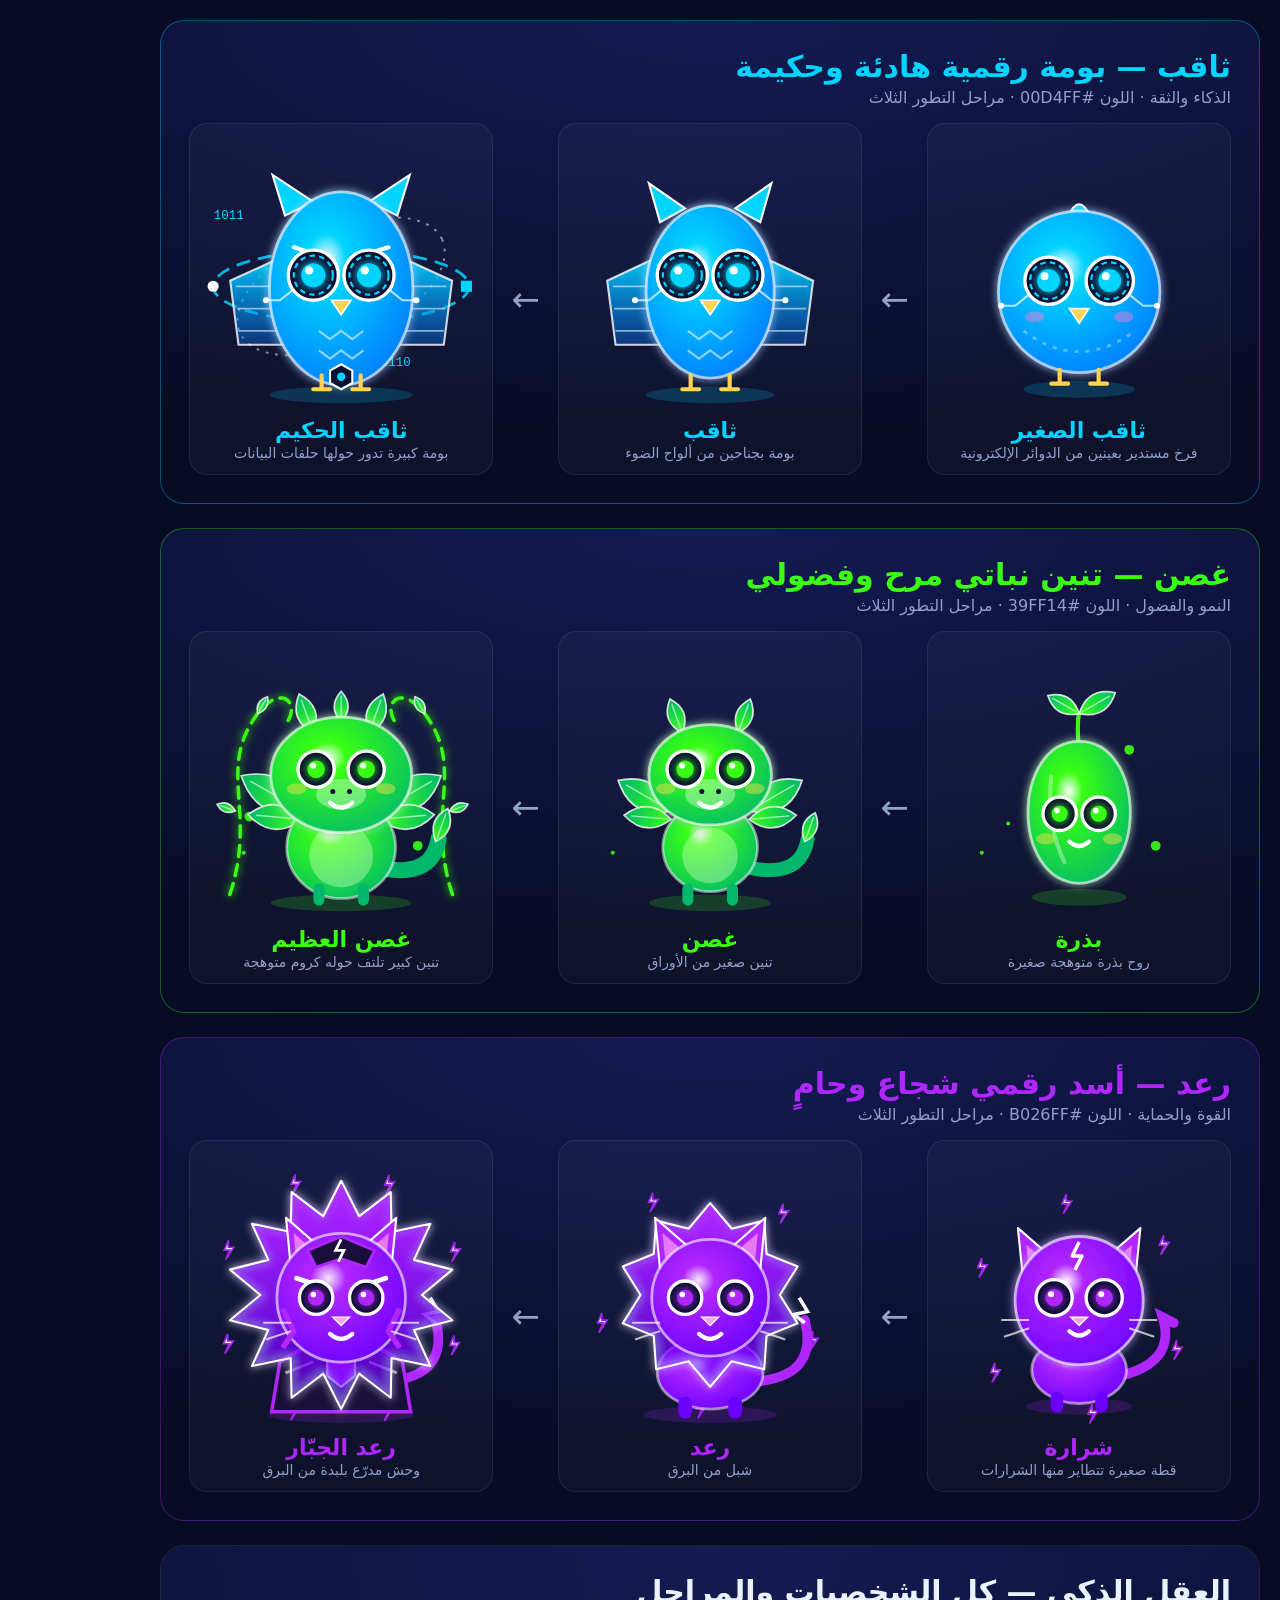
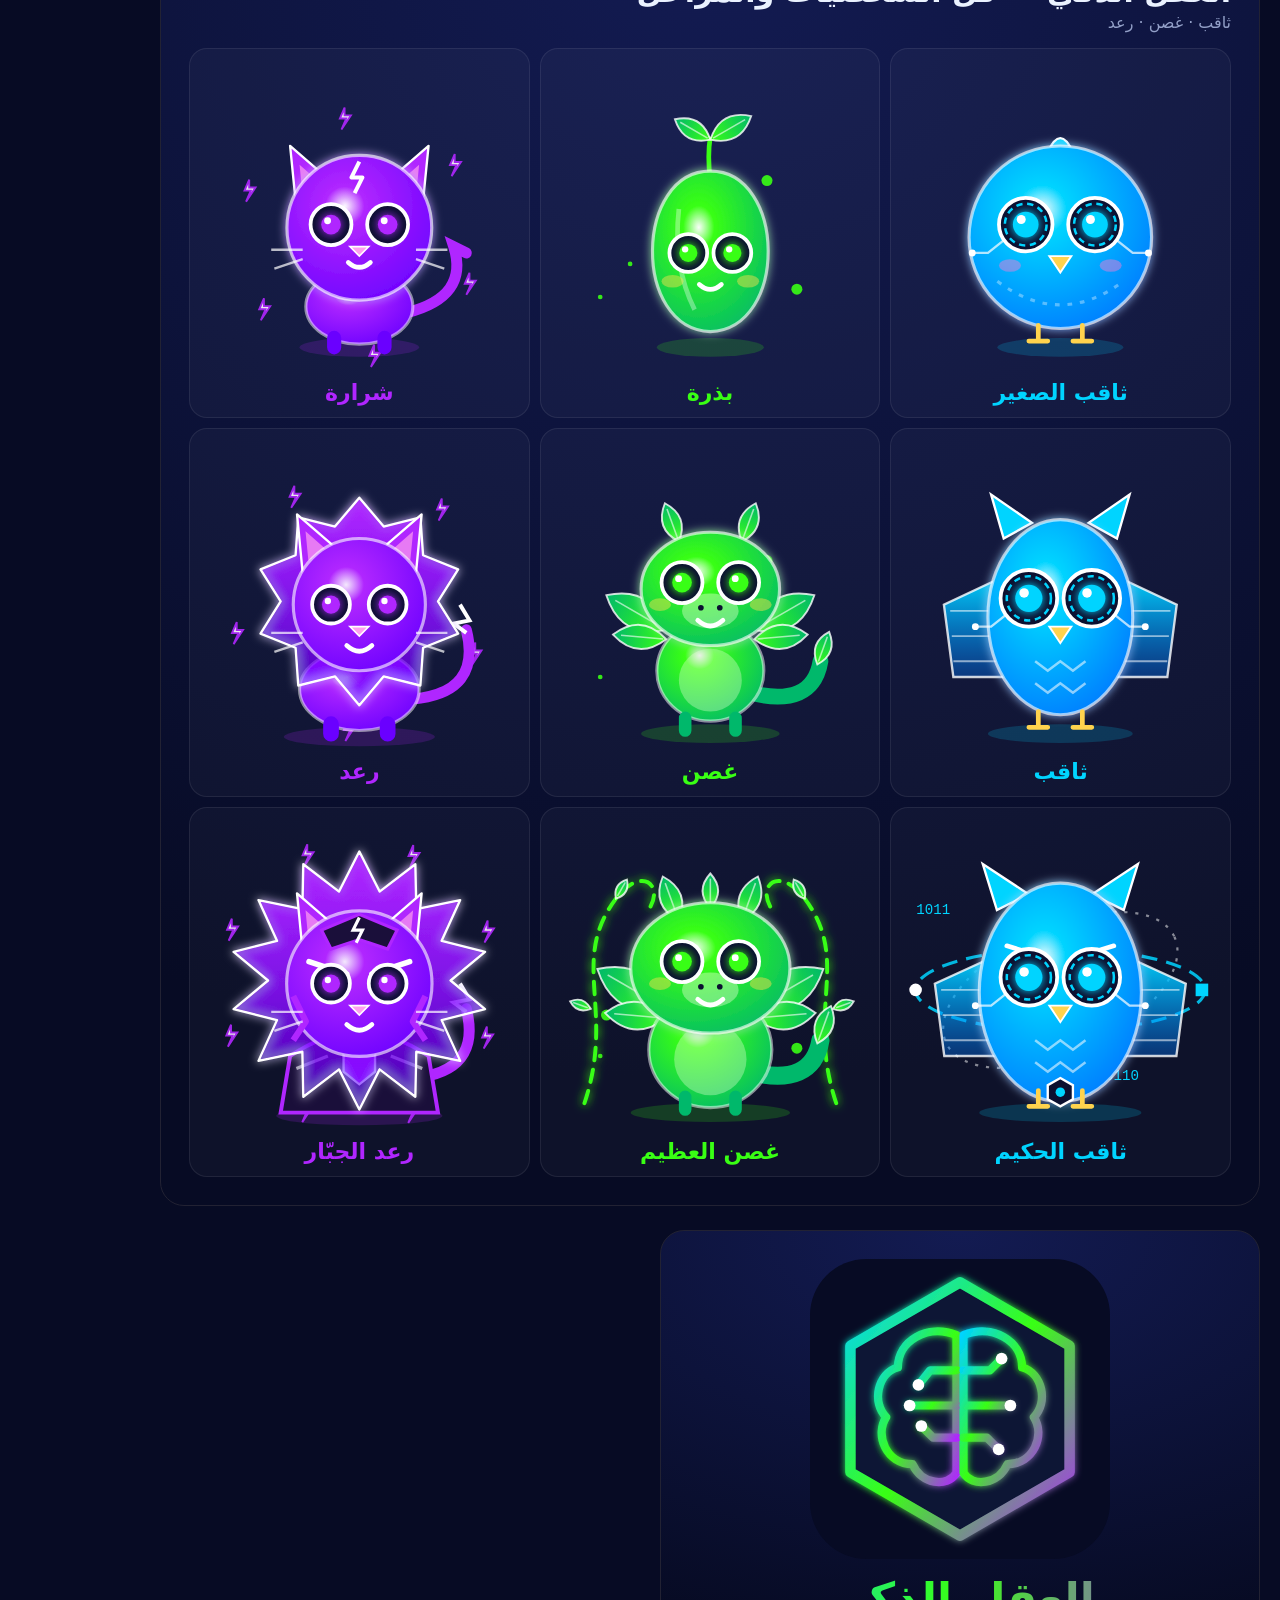
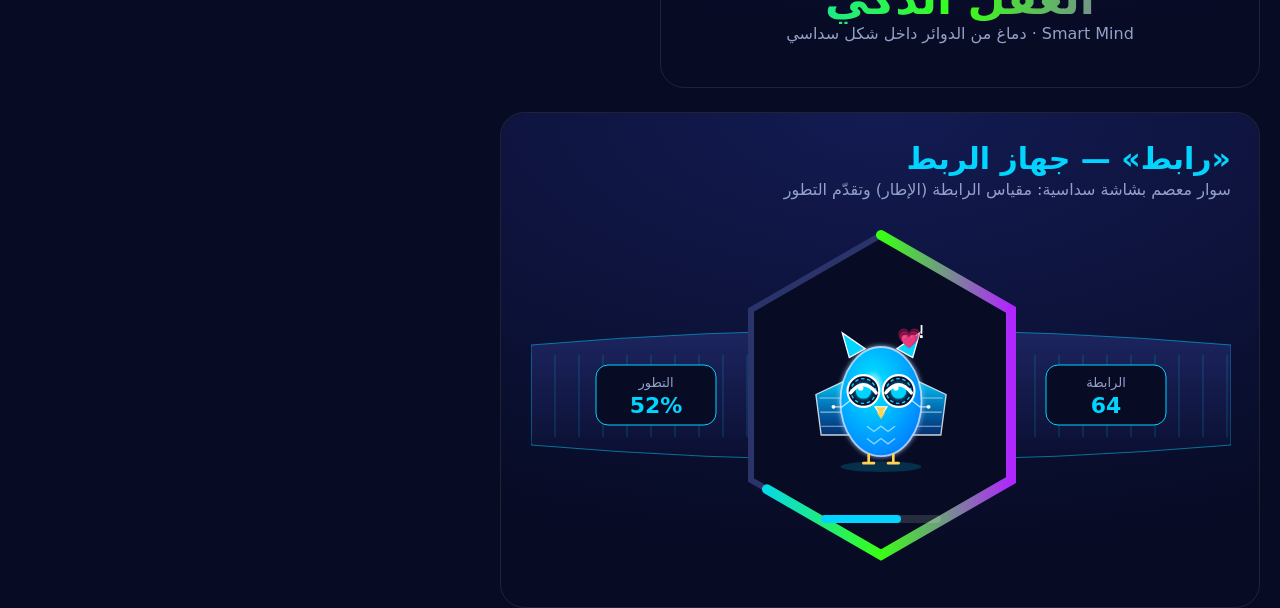
==== tools/sheet.html @ 0266a29c "MVP: العقل الذكي — core app, characters, avatars, AI, voice, evolution" ====
<!doctype html><html lang="ar" dir="rtl"><head><meta charset="utf-8"><link rel="stylesheet" href="../css/style.css">
<style>body{overflow:auto;padding:20px;background:#070B24}.sheet2{width:1100px;padding:28px;border-radius:24px;background:radial-gradient(120% 90% at 50% 0%,#131b52,#070B24);border:1px solid #223;margin-bottom:24px}
.sheet2 h2{margin:0 0 4px;font-size:30px}.sheet2 p{margin:0 0 16px;color:#93A0C8}.row{display:flex;gap:18px;align-items:flex-end}.st{flex:1;text-align:center;background:rgba(255,255,255,.03);border:1px solid rgba(255,255,255,.08);border-radius:18px;padding:12px}
.st svg{width:100%;height:auto}.st b{font-size:22px;display:block}.st small{color:#93A0C8;font-size:14px}.arrow{font-size:34px;color:#93A0C8;align-self:center}
.all{display:grid;grid-template-columns:repeat(3,1fr);gap:10px}.all .st svg{width:100%}#logo{width:600px;text-align:center}#logo img{width:300px}#logo h1{font-size:44px;margin:10px 0 0;background:linear-gradient(90deg,#00D4FF,#39FF14,#B026FF);-webkit-background-clip:text;color:transparent}
#device{width:760px}</style></head><body>
<div id="out"></div>
<script src="../js/characters.js"></script><script src="../js/avatar.js"></script>
<script>
const out=document.getElementById('out');let h='';
for(const id of SM.ORDER){const c=SM.CHARACTERS[id];
h+=`<div class="sheet2" id="sheet-${id}" style="border-color:${c.color}55"><h2 style="color:${c.color}">${c.stages[1]} — ${c.kind}</h2><p>${c.trait} · اللون ${c.color} · مراحل التطور الثلاث</p><div class="row">`;
c.stages.forEach((s,i)=>{h+=(i?'<div class="arrow">←</div>':'')+`<div class="st">${SM.avatarSVG(id,i,{static:true})}<b style="color:${c.color}">${s}</b><small>${c.stageDesc[i]}</small></div>`});h+='</div></div>';}
h+=`<div class="sheet2" id="sheet-all"><h2>العقل الذكي — كل الشخصيات والمراحل</h2><p>ثاقب · غصن · رعد</p><div class="all">`;
for(let s=0;s<3;s++)for(const id of SM.ORDER){const c=SM.CHARACTERS[id];h+=`<div class="st">${SM.avatarSVG(id,s,{static:true})}<b style="color:${c.color}">${c.stages[s]}</b></div>`}
h+='</div></div>';
h+=`<div class="sheet2" id="logo"><img src="../icons/logo.svg"><h1>العقل الذكي</h1><p>Smart Mind · دماغ من الدوائر داخل شكل سداسي</p></div>`;
out.innerHTML=h;
</script>
<div class="sheet2" id="device"><h2 style="color:#00D4FF">«رابط» — جهاز الربط</h2><p>سوار معصم بشاشة سداسية: مقياس الرابطة (الإطار) وتقدّم التطور</p>
<svg viewBox="0 0 700 360" width="700">
<defs><linearGradient id="st" x1="0" x2="0" y1="0" y2="1"><stop offset="0" stop-color="#1c2560"/><stop offset="1" stop-color="#0a0f30"/></linearGradient>
<linearGradient id="lgd" x1="0" x2="1"><stop offset="0" stop-color="#00D4FF"/><stop offset=".5" stop-color="#39FF14"/><stop offset="1" stop-color="#B026FF"/></linearGradient></defs>
<path d="M0 130 Q350 100 700 130 V230 Q350 260 0 230Z" fill="url(#st)" stroke="#00D4FF" stroke-opacity=".5"/>
<g stroke="#00D4FF" stroke-opacity=".25"><line x1="0" y1="140" x2="0" y2="222"/><line x1="24" y1="140" x2="24" y2="222"/><line x1="48" y1="140" x2="48" y2="222"/><line x1="72" y1="140" x2="72" y2="222"/><line x1="96" y1="140" x2="96" y2="222"/><line x1="120" y1="140" x2="120" y2="222"/><line x1="144" y1="140" x2="144" y2="222"/><line x1="168" y1="140" x2="168" y2="222"/><line x1="192" y1="140" x2="192" y2="222"/><line x1="216" y1="140" x2="216" y2="222"/><line x1="240" y1="140" x2="240" y2="222"/><line x1="264" y1="140" x2="264" y2="222"/><line x1="288" y1="140" x2="288" y2="222"/><line x1="312" y1="140" x2="312" y2="222"/><line x1="336" y1="140" x2="336" y2="222"/><line x1="360" y1="140" x2="360" y2="222"/><line x1="384" y1="140" x2="384" y2="222"/><line x1="408" y1="140" x2="408" y2="222"/><line x1="432" y1="140" x2="432" y2="222"/><line x1="456" y1="140" x2="456" y2="222"/><line x1="480" y1="140" x2="480" y2="222"/><line x1="504" y1="140" x2="504" y2="222"/><line x1="528" y1="140" x2="528" y2="222"/><line x1="552" y1="140" x2="552" y2="222"/><line x1="576" y1="140" x2="576" y2="222"/><line x1="600" y1="140" x2="600" y2="222"/><line x1="624" y1="140" x2="624" y2="222"/><line x1="648" y1="140" x2="648" y2="222"/><line x1="672" y1="140" x2="672" y2="222"/><line x1="696" y1="140" x2="696" y2="222"/></g>
<polygon points="350,20 480,95 480,265 350,340 220,265 220,95" fill="#070B24" stroke="#2a336a" stroke-width="6"/>
<polygon points="350,20 480,95 480,265 350,340 220,265 220,95" fill="none" stroke="url(#lgd)" stroke-width="10" pathLength="100" stroke-dasharray="64 100" stroke-linecap="round"/>
<g transform="translate(262 88) scale(0.88)" id="devav"></g>
<rect x="290" y="300" width="120" height="8" rx="4" fill="#ffffff22"/><rect x="290" y="300" width="80" height="8" rx="4" fill="#00D4FF"/>
<rect x="515" y="150" width="120" height="60" rx="12" fill="#070B24" stroke="#00D4FF"/><text x="575" y="172" fill="#93A0C8" font-size="13" text-anchor="middle">الرابطة</text><text x="575" y="198" fill="#00D4FF" font-size="22" font-weight="800" text-anchor="middle">64</text>
<rect x="65" y="150" width="120" height="60" rx="12" fill="#070B24" stroke="#00D4FF"/><text x="125" y="172" fill="#93A0C8" font-size="13" text-anchor="middle">التطور</text><text x="125" y="198" fill="#00D4FF" font-size="22" font-weight="800" text-anchor="middle">52%</text>
</svg>
<script>document.getElementById('devav').innerHTML=SM.avatarSVG('thaqib',1,{static:true}).replace(/^<svg[^>]*>/,'').replace(/<\/svg>\s*$/,'')</script>
</div></body></html>
---- css/style.css ----
/* العقل الذكي — الأنماط */
:root {
  --bg: #070B24; --bg2: #0E1440; --panel: rgba(20, 28, 80, .55); --line: rgba(255,255,255,.12);
  --txt: #EAF2FF; --muted: #93A0C8;
  --accent: #00D4FF; --accent2: #0077FF; --glow: rgba(0,212,255,.5);
  --safe-b: env(safe-area-inset-bottom, 0px);
}
* { box-sizing: border-box; -webkit-tap-highlight-color: transparent; }
html, body { margin: 0; height: 100%; }
body {
  font-family: "Noto Sans Arabic", "Tajawal", "Segoe UI", system-ui, sans-serif;
  background: radial-gradient(120% 70% at 50% 0%, var(--bg2), var(--bg) 60%); color: var(--txt);
  overflow: hidden; transition: --accent .4s;
}
.bg-grid { position: fixed; inset: 0; pointer-events: none; opacity: .35;
  background-image: linear-gradient(var(--line) 1px, transparent 1px), linear-gradient(90deg, var(--line) 1px, transparent 1px);
  background-size: 32px 32px; mask-image: radial-gradient(80% 60% at 50% 20%, #000, transparent); }
.hidden { display: none !important; }
.screen { position: relative; height: 100dvh; max-width: 520px; margin: 0 auto; display: flex; flex-direction: column; }
button, input, select { font: inherit; color: inherit; }
a { color: var(--accent); }

/* ===== Onboarding ===== */
#onboard { overflow-y: auto; padding: 24px 18px calc(24px + var(--safe-b)); gap: 14px; }
.brand { text-align: center; }
.logo { width: 92px; height: 92px; border-radius: 22px; filter: drop-shadow(0 0 18px rgba(0,212,255,.45)); animation: float 4s ease-in-out infinite; }
.brand h1 { margin: 8px 0 2px; font-size: 32px; background: linear-gradient(90deg, #00D4FF, #39FF14, #B026FF); -webkit-background-clip: text; background-clip: text; color: transparent; }
.tag { margin: 0; color: var(--muted); font-size: 14px; }
.sub { margin: 6px 0 0; font-size: 17px; }
.field { display: flex; flex-direction: column; gap: 6px; font-size: 14px; color: var(--muted); }
.field input, .field select { background: rgba(255,255,255,.06); border: 1px solid var(--line); border-radius: 14px; padding: 12px 14px; color: var(--txt); font-size: 16px; outline: none; }
.field input:focus, .field select:focus { border-color: var(--accent); box-shadow: 0 0 0 3px var(--glow); }
.field select option { background: var(--bg2); }
.cards { display: grid; grid-template-columns: repeat(3, 1fr); gap: 10px; }
.card { position: relative; border: 1.5px solid var(--line); border-radius: 18px; background: var(--panel); padding: 8px 6px 10px; text-align: center; cursor: pointer; transition: transform .2s, border-color .2s, box-shadow .2s; }
.card .sm-avatar { width: 100%; height: auto; aspect-ratio: 1; }
.card b { display: block; font-size: 16px; }
.card small { display: block; color: var(--muted); font-size: 11px; line-height: 1.4; }
.card.sel { border-color: var(--c); box-shadow: 0 0 18px var(--cg), inset 0 0 22px var(--cg); transform: translateY(-3px); }
.card.sel::after { content: "✓"; position: absolute; top: 6px; left: 8px; width: 22px; height: 22px; border-radius: 50%; background: var(--c); color: #000; font-weight: 700; font-size: 13px; line-height: 22px; }
.cards.mini .card { padding: 4px; } .cards.mini small { display: none; }
.btn { border: 1px solid var(--line); background: rgba(255,255,255,.07); border-radius: 14px; padding: 12px 16px; cursor: pointer; font-size: 15px; transition: .2s; margin: 4px 0; }
.btn:active { transform: scale(.97); }
.btn.primary { background: linear-gradient(90deg, #00D4FF, #39FF14 55%, #B026FF); color: #04081c; font-weight: 800; font-size: 18px; border: 0; padding: 15px; box-shadow: 0 6px 24px rgba(0,212,255,.3); }
.btn.primary:disabled { opacity: .4; filter: grayscale(.6); }
.btn.danger { border-color: #ff4d6d66; color: #ff8fa3; }
.fine { text-align: center; color: var(--muted); font-size: 12px; margin: 4px 0; }

/* ===== Chat ===== */
.topbar { display: flex; align-items: center; justify-content: space-between; padding: 10px 12px 0; }
.topbar .title { display: flex; align-items: center; gap: 8px; font-weight: 700; }
.mini-logo { width: 26px; height: 26px; border-radius: 7px; }
.icon-btn { width: 42px; height: 42px; border-radius: 50%; border: 1px solid var(--line); background: rgba(255,255,255,.06); cursor: pointer; font-size: 18px; display: grid; place-items: center; flex: none; }
.icon-btn:active { transform: scale(.92); }

.rabit { position: relative; display: grid; grid-template-columns: 1fr auto 1fr; align-items: center; padding: 4px 10px 26px; flex: none; }
.strap { position: absolute; left: 0; right: 0; top: 50%; height: 64px; transform: translateY(-62%);
  background: linear-gradient(180deg, #151c4a, #0b1030); border-block: 1px solid color-mix(in srgb, var(--accent) 45%, transparent);
  box-shadow: 0 0 24px color-mix(in srgb, var(--accent) 25%, transparent) inset; z-index: 0; }
.strap::before { content: ""; position: absolute; inset: 10px 0; background: repeating-linear-gradient(90deg, transparent 0 18px, color-mix(in srgb, var(--accent) 22%, transparent) 18px 20px); opacity: .5; }
.hex-wrap { position: relative; width: min(58vw, 230px); aspect-ratio: 220/240; z-index: 1; }
.hex-frame { position: absolute; inset: 0; width: 100%; height: 100%; overflow: visible; }
.hex-bg { fill: #070B24; stroke: #2a336a; stroke-width: 3; }
.hex-track { fill: none; stroke: rgba(255,255,255,.08); stroke-width: 7; stroke-linejoin: round; }
.hex-prog { fill: none; stroke: var(--accent); stroke-width: 7; stroke-linejoin: round; stroke-linecap: round; stroke-dasharray: 0 100; transition: stroke-dasharray 1s ease; filter: drop-shadow(0 0 6px var(--accent)); }
.avatar-host { position: absolute; inset: 11% 8% 9%; display: grid; place-items: center; cursor: pointer; }
.avatar-host .sm-avatar { width: 100%; height: 100%; overflow: visible; }
.hud-side { position: relative; z-index: 1; text-align: center; background: rgba(7,11,36,.85); border: 1px solid color-mix(in srgb, var(--accent) 50%, transparent); border-radius: 12px; padding: 6px 4px; margin: 0 6px; font-variant-numeric: tabular-nums; box-shadow: 0 0 12px color-mix(in srgb, var(--accent) 25%, transparent); }
.hud-label { font-size: 11px; color: var(--muted); } .hud-label.small { font-size: 11px; margin-top: 2px; }
.hud-val { font-size: 20px; font-weight: 800; color: var(--accent); text-shadow: 0 0 10px var(--glow); font-family: ui-monospace, monospace; }
.evo-bar { height: 6px; border-radius: 3px; background: rgba(255,255,255,.1); margin: 4px 6px 0; overflow: hidden; }
.evo-bar i { display: block; height: 100%; width: 0; background: var(--accent); box-shadow: 0 0 8px var(--accent); transition: width 1s; }
.hud-name { position: absolute; bottom: 0; left: 0; right: 0; text-align: center; font-weight: 800; font-size: 17px; z-index: 1; }
.hud-name em { font-style: normal; font-weight: 400; font-size: 12px; color: var(--muted); border: 1px solid var(--line); border-radius: 10px; padding: 1px 8px; margin-inline-start: 4px; }
.evo-flash { position: absolute; inset: -30%; border-radius: 50%; pointer-events: none; opacity: 0; background: radial-gradient(circle, #fff 0%, var(--accent) 30%, transparent 65%); }
.evolving .evo-flash { animation: evoflash 2.6s ease-in-out; }
.evolving .avatar-host { animation: evoshake 2.6s ease-in-out; }

.messages { flex: 1; overflow-y: auto; padding: 8px 12px; display: flex; flex-direction: column; gap: 8px; scroll-behavior: smooth; }
.msg { max-width: 84%; padding: 10px 14px; border-radius: 18px; line-height: 1.7; font-size: 15.5px; white-space: pre-wrap; word-wrap: break-word; animation: pop .25s ease-out; }
.msg.bot { align-self: flex-start; background: color-mix(in srgb, var(--accent) 14%, #0f1640); border: 1px solid color-mix(in srgb, var(--accent) 40%, transparent); border-start-start-radius: 4px; }
.msg.user { align-self: flex-end; background: rgba(255,255,255,.1); border: 1px solid var(--line); border-start-end-radius: 4px; }
.msg.sys { align-self: center; font-size: 12.5px; color: var(--muted); background: rgba(255,255,255,.04); border-radius: 12px; padding: 5px 12px; text-align: center; }
.msg .src { display: block; font-size: 10px; color: var(--muted); margin-top: 2px; }
.typing { display: inline-flex; gap: 4px; } .typing i { width: 7px; height: 7px; border-radius: 50%; background: var(--accent); animation: dot 1s infinite; }
.typing i:nth-child(2) { animation-delay: .15s; } .typing i:nth-child(3) { animation-delay: .3s; }

.composer { display: flex; gap: 8px; padding: 8px 10px calc(10px + var(--safe-b)); border-top: 1px solid var(--line); background: rgba(7,11,36,.8); backdrop-filter: blur(8px); }
.composer input { flex: 1; min-width: 0; background: rgba(255,255,255,.07); border: 1px solid var(--line); border-radius: 22px; padding: 10px 16px; font-size: 16px; outline: none; }
.composer input:focus { border-color: var(--accent); }
.send { background: var(--accent); color: #04081c; border: 0; font-weight: 900; transform: scaleX(-1); }
.send:active { transform: scaleX(-1) scale(.92); }
.mic.rec { background: #ff3b5c; animation: pulse 1s infinite; border-color: #ff3b5c; }

/* ===== Settings sheet ===== */
.sheet { position: fixed; inset: 0; background: rgba(0,0,0,.55); z-index: 20; display: flex; align-items: flex-end; justify-content: center; }
.sheet-inner { width: 100%; max-width: 520px; max-height: 92dvh; overflow-y: auto; background: #0b1133; border-top: 2px solid var(--accent); border-radius: 22px 22px 0 0; padding: 16px 16px calc(20px + var(--safe-b)); animation: up .3s ease-out; }
.sheet-head { display: flex; justify-content: space-between; align-items: center; }
.sheet-head h2 { margin: 0; }
.group { border: 1px solid var(--line); border-radius: 16px; padding: 12px; margin-top: 12px; display: flex; flex-direction: column; gap: 6px; }
.group h3 { margin: 0; font-size: 15px; color: var(--accent); }
.hint { margin: 0; font-size: 12.5px; color: var(--muted); line-height: 1.6; }
.switch { display: flex; gap: 10px; align-items: center; font-size: 15px; } .switch input { width: 22px; height: 22px; accent-color: var(--accent); }
.toast { position: fixed; bottom: 90px; left: 50%; transform: translateX(-50%); background: #111a4d; border: 1px solid var(--accent); padding: 10px 18px; border-radius: 14px; z-index: 40; font-size: 14px; box-shadow: 0 0 20px var(--glow); max-width: 90vw; text-align: center; }

/* ===== Avatar animations ===== */
.sm-avatar .sm-body { transform-origin: 100px 180px; animation: float 3.4s ease-in-out infinite; transform-box: view-box; }
.sm-avatar .sm-shadow { transform-origin: 100px 186px; animation: shadow 3.4s ease-in-out infinite; transform-box: view-box; }
.sm-avatar .sm-eye { animation: blink 4.6s infinite; transform-box: view-box; }
.sm-avatar .eh, .sm-avatar .mt, .sm-avatar .msad, .sm-avatar .sm-fx text { display: none; }
.sm-avatar .sm-spin { animation: spin 6s linear infinite; transform-box: view-box; }
.sm-avatar .sm-orbit { animation: spin 14s linear infinite; transform-box: view-box; }
.sm-avatar .sm-orbit2 { animation: spin 22s linear infinite reverse; transform-box: view-box; }
.sm-avatar .sm-wing { transform-box: view-box; animation: flap 3.4s ease-in-out infinite; }
.sm-avatar .sm-wingr { animation-name: flapr; }
.sm-avatar .sm-tail { transform-box: view-box; animation: wag 2.2s ease-in-out infinite; }
.sm-avatar .sm-spark { animation: spark 1.8s ease-in-out infinite; opacity: 0; }
.sm-avatar .sm-mote { animation: mote 4s ease-in-out infinite; opacity: 0; }
.sm-avatar .sm-vines path { stroke-dasharray: 8 6; animation: vine 3s linear infinite; }
.sm-avatar .sm-mane { transform-box: view-box; animation: mane 2.4s ease-in-out infinite; }
.sm-avatar .sm-pulse { animation: glowp 1.6s ease-in-out infinite; }
.sm-avatar .sm-sprout { transform-box: view-box; animation: wag 2.6s ease-in-out infinite; }
.sm-avatar .pupil { transition: transform .3s; transform-box: view-box; }
.sm-avatar.static * { animation: none !important; }
.sm-avatar.static .sm-spark, .sm-avatar.static .sm-mote { opacity: .9; }

/* حالات: كتابة، تفكير، كلام، مشاعر */
.sm-avatar.typing-watch .pupil { transform: translate(-2px, 3px); }
.sm-avatar.typing-watch .sm-body { animation-duration: 1.6s; }
.sm-avatar.thinking .pupil { transform: translate(3px, -4px); }
.sm-avatar.thinking .fx-think { display: block; animation: think 1.2s ease-in-out infinite; }
.sm-avatar.thinking .sm-body { animation: tilt 2s ease-in-out infinite; }
.sm-avatar.talking .ms { display: none; } .sm-avatar.talking .mt { display: block; }
.sm-avatar.talking .sm-mouth { animation: talk .22s ease-in-out infinite alternate; transform-box: view-box; }
.sm-avatar.talking .sm-beak .mt { display: block; }
.sm-avatar.mood-happy .eo, .sm-avatar.mood-love .eo, .sm-avatar.mood-excited .eo { display: none; }
.sm-avatar.mood-happy .eh, .sm-avatar.mood-love .eh, .sm-avatar.mood-excited .eh { display: block; }
.sm-avatar.mood-happy .sm-body, .sm-avatar.mood-excited .sm-body { animation: bounce .6s ease-in-out 3; }
.sm-avatar.mood-love .fx-love { display: block; animation: rise 1.6s ease-out infinite; }
.sm-avatar.mood-sad .ms { display: none; } .sm-avatar.mood-sad .msad { display: block; }
.sm-avatar.mood-sad .sm-body { animation: sad 3s ease-in-out infinite; }
.sm-avatar.mood-sad .pupil { transform: translate(0, 3px); }
.sm-avatar.mood-curious .sm-body { animation: tilt 2.4s ease-in-out infinite; }
.sm-avatar.mood-surprised .sm-eye { animation: none; transform: scale(1.18); }
.sm-avatar.mood-surprised .fx-zz { display: block; animation: think .6s ease-in-out 3; }
.sm-avatar.mood-surprised .sm-body { animation: poke .5s ease-out; }

@keyframes float { 0%,100% { transform: translateY(0); } 50% { transform: translateY(-7px); } }
@keyframes shadow { 0%,100% { transform: scaleX(1); opacity: .18; } 50% { transform: scaleX(.8); opacity: .1; } }
@keyframes blink { 0%, 92%, 100% { transform: scaleY(1); } 95% { transform: scaleY(.08); } }
@keyframes spin { to { transform: rotate(360deg); } }
@keyframes flap { 0%,100% { transform: rotate(0); } 50% { transform: rotate(7deg); } }
@keyframes flapr { 0%,100% { transform: rotate(0); } 50% { transform: rotate(-7deg); } }
@keyframes wag { 0%,100% { transform: rotate(-6deg); } 50% { transform: rotate(8deg); } }
@keyframes spark { 0%,100% { opacity: 0; transform: scale(.6); } 40%,60% { opacity: 1; transform: scale(1); } }
@keyframes mote { 0% { opacity: 0; transform: translateY(0); } 30% { opacity: .9; } 100% { opacity: 0; transform: translateY(-40px); } }
@keyframes vine { to { stroke-dashoffset: -28; } }
@keyframes mane { 0%,100% { transform: scale(1); } 50% { transform: scale(1.05) rotate(3deg); } }
@keyframes glowp { 0%,100% { opacity: 1; } 50% { opacity: .4; } }
@keyframes think { 0%,100% { opacity: .3; transform: translateY(0); } 50% { opacity: 1; transform: translateY(-4px); } }
@keyframes tilt { 0%,100% { transform: rotate(-5deg); } 50% { transform: rotate(5deg) translateY(-4px); } }
@keyframes talk { from { transform: scaleY(.55); } to { transform: scaleY(1.15); } }
@keyframes bounce { 0%,100% { transform: translateY(0); } 40% { transform: translateY(-16px) scale(1.03, .97); } }
@keyframes sad { 0%,100% { transform: translateY(4px) rotate(-2deg); } 50% { transform: translateY(6px) rotate(2deg); } }
@keyframes rise { 0% { opacity: 0; transform: translateY(10px); } 30% { opacity: 1; } 100% { opacity: 0; transform: translateY(-24px); } }
@keyframes poke { 0% { transform: scale(1); } 30% { transform: scale(.88, 1.1) translateY(-10px); } 60% { transform: scale(1.06, .94); } 100% { transform: scale(1); } }
@keyframes evoflash { 0% { opacity: 0; transform: scale(.3); } 45% { opacity: 1; transform: scale(1); } 60% { opacity: 1; transform: scale(1.1); } 100% { opacity: 0; transform: scale(1.5); } }
@keyframes evoshake { 0%,100% { transform: none; filter: none; } 20% { transform: translateX(-4px); filter: brightness(2); } 30% { transform: translateX(4px) scale(.9); } 40% { transform: scale(.4); filter: brightness(6) blur(2px); } 55% { transform: scale(1.25); filter: brightness(4); } 75% { transform: scale(1); filter: brightness(1.4); } }
@keyframes pop { from { opacity: 0; transform: translateY(8px) scale(.96); } to { opacity: 1; transform: none; } }
@keyframes dot { 0%,100% { opacity: .3; transform: translateY(0); } 50% { opacity: 1; transform: translateY(-4px); } }
@keyframes pulse { 0%,100% { box-shadow: 0 0 0 0 rgba(255,59,92,.6); } 50% { box-shadow: 0 0 0 10px rgba(255,59,92,0); } }
@keyframes up { from { transform: translateY(40px); opacity: 0; } to { transform: none; opacity: 1; } }
@media (prefers-reduced-motion: reduce) { .sm-avatar * { animation-duration: 0s !important; } }
@media (min-height: 780px) { .hex-wrap { width: min(60vw, 250px); } }
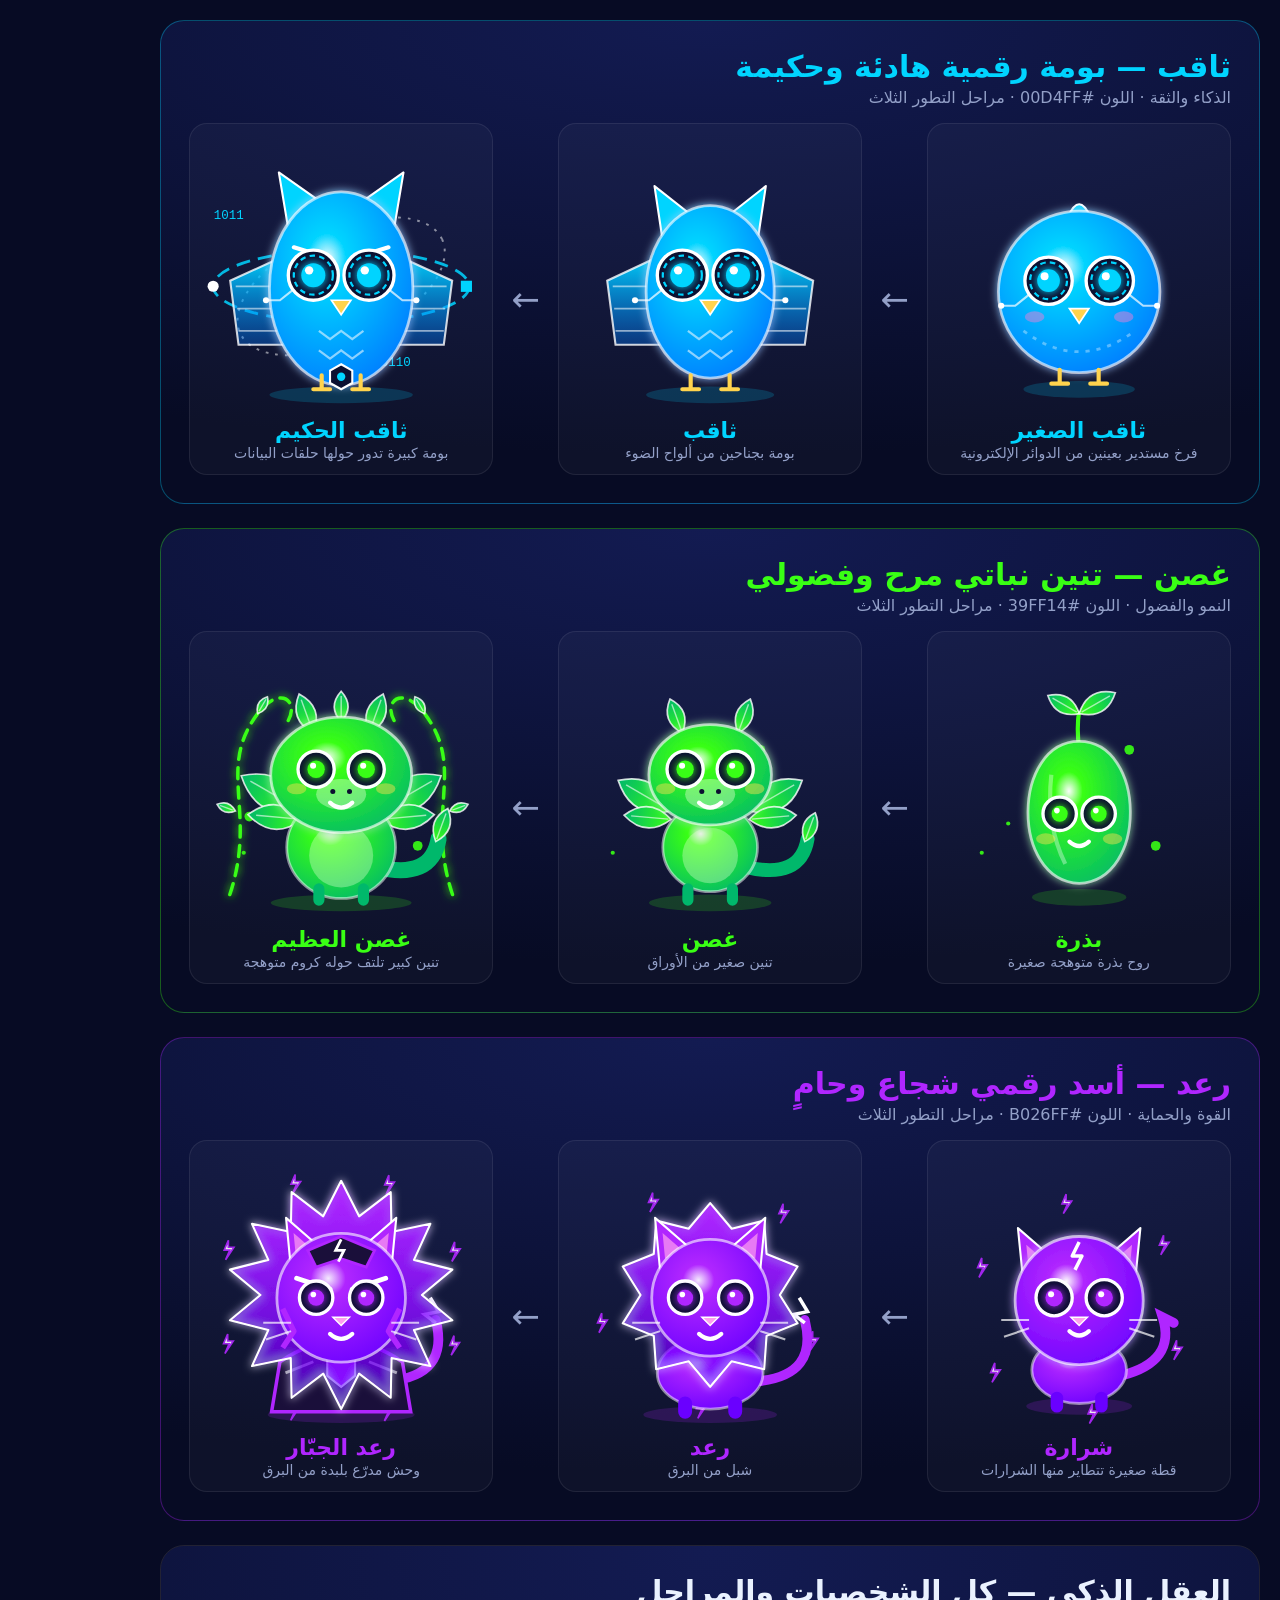
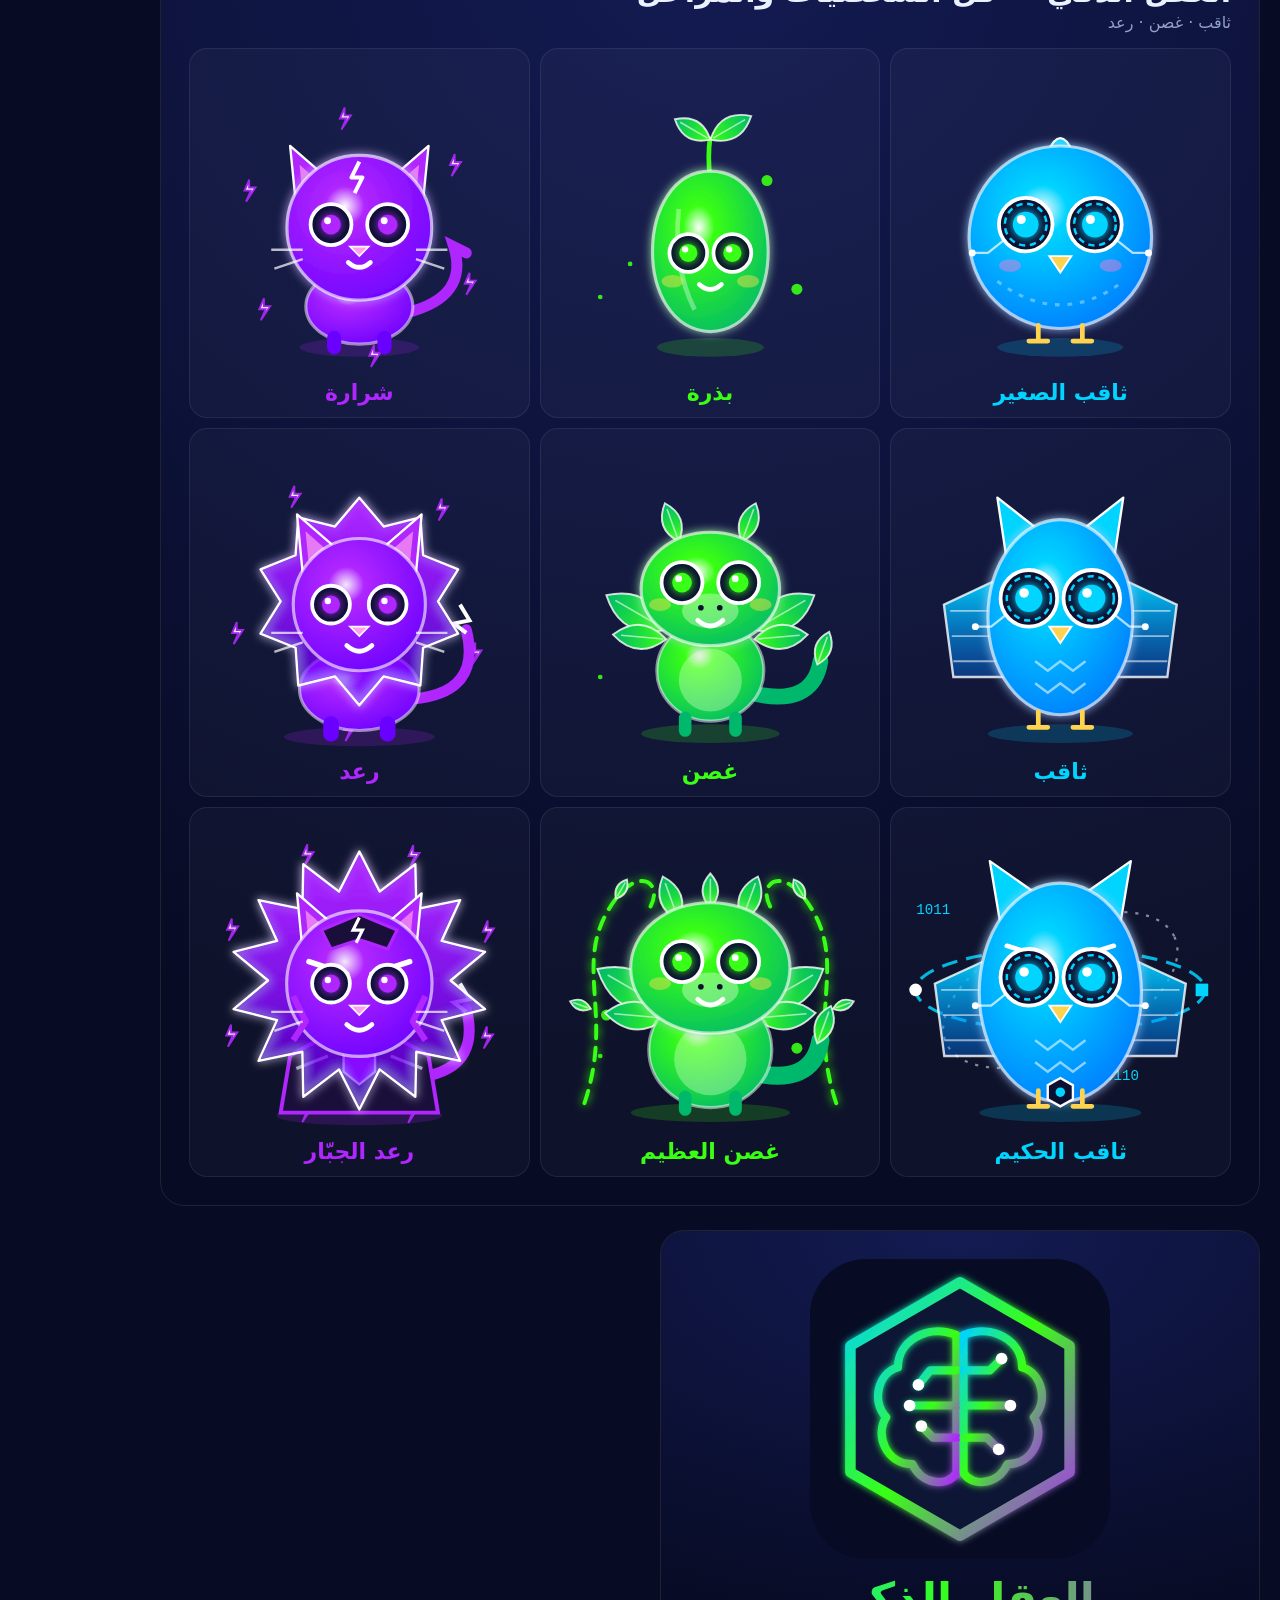
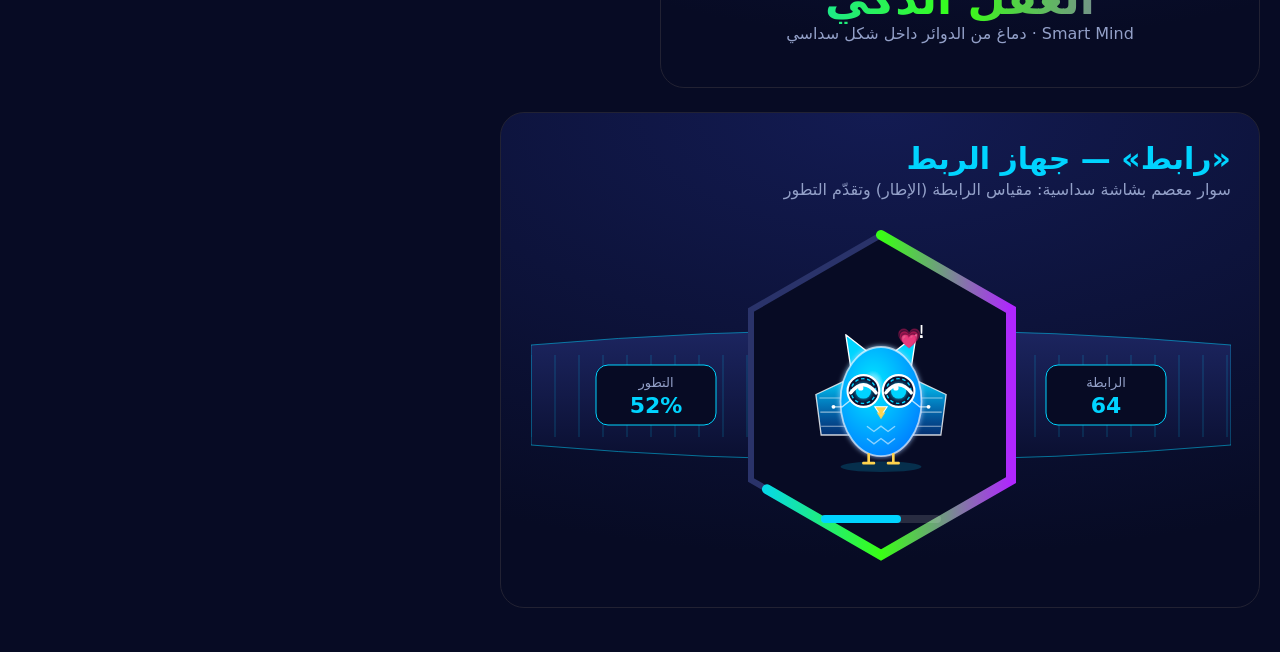
==== commit b2a1961e: "Mockups, icons, automated tests, screenshots" ====
--- a/tools/sheet.html
+++ b/tools/sheet.html
@@ -1,5 +1,5 @@
 <!doctype html><html lang="ar" dir="rtl"><head><meta charset="utf-8"><link rel="stylesheet" href="../css/style.css">
-<style>body{overflow:auto;padding:20px;background:#070B24}.sheet2{width:1100px;padding:28px;border-radius:24px;background:radial-gradient(120% 90% at 50% 0%,#131b52,#070B24);border:1px solid #223;margin-bottom:24px}
+<style>html,body{height:auto!important;overflow:visible!important}body{padding:20px;background:#070B24}.sheet2{width:1100px;padding:28px;border-radius:24px;background:radial-gradient(120% 90% at 50% 0%,#131b52,#070B24);border:1px solid #223;margin-bottom:24px}
 .sheet2 h2{margin:0 0 4px;font-size:30px}.sheet2 p{margin:0 0 16px;color:#93A0C8}.row{display:flex;gap:18px;align-items:flex-end}.st{flex:1;text-align:center;background:rgba(255,255,255,.03);border:1px solid rgba(255,255,255,.08);border-radius:18px;padding:12px}
 .st svg{width:100%;height:auto}.st b{font-size:22px;display:block}.st small{color:#93A0C8;font-size:14px}.arrow{font-size:34px;color:#93A0C8;align-self:center}
 .all{display:grid;grid-template-columns:repeat(3,1fr);gap:10px}.all .st svg{width:100%}#logo{width:600px;text-align:center}#logo img{width:300px}#logo h1{font-size:44px;margin:10px 0 0;background:linear-gradient(90deg,#00D4FF,#39FF14,#B026FF);-webkit-background-clip:text;color:transparent}
